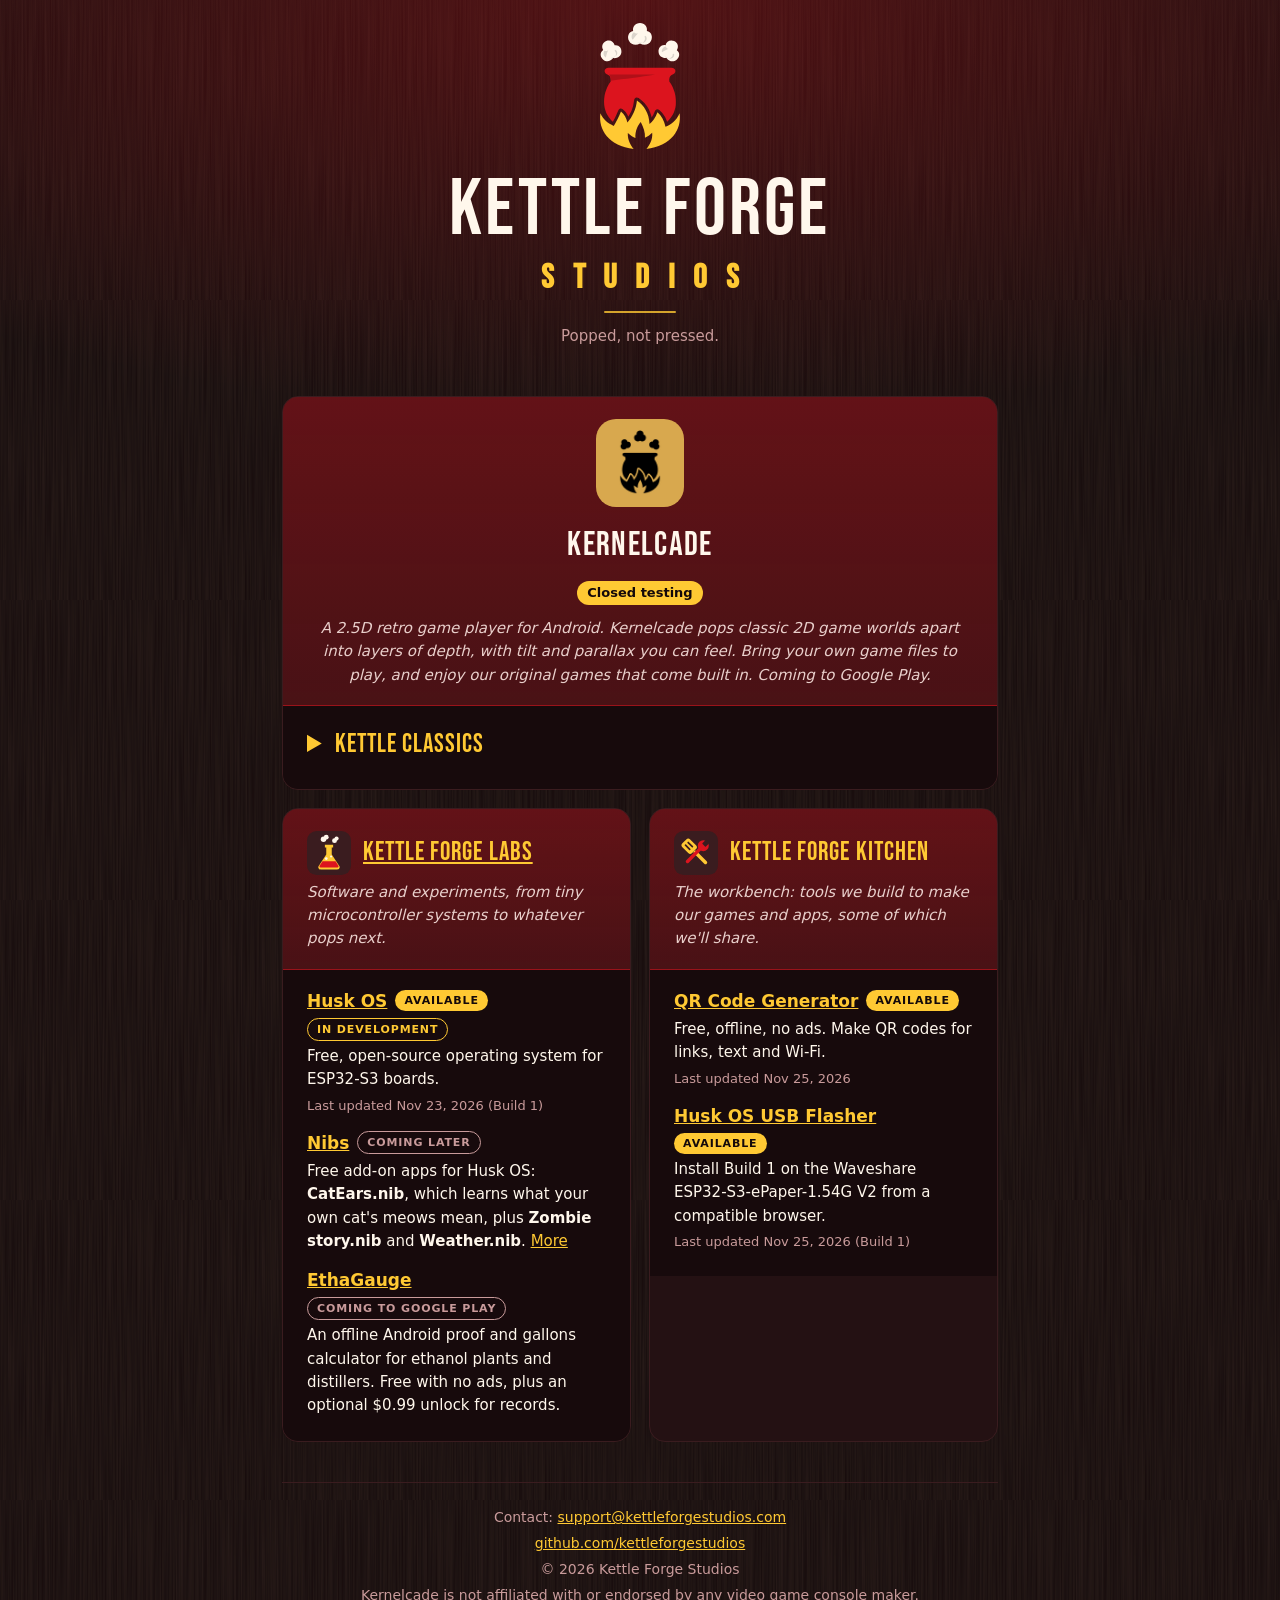
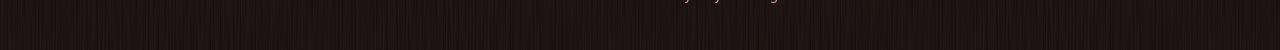
==== index.html @ 1c823ab1 "Kitchen tools: QR generator fixes and self-hosted flasher script QR Code Generator (qr.html): - Supp" ====
<!DOCTYPE html>
<html lang="en">
<head>
<meta charset="utf-8">
<meta name="viewport" content="width=device-width, initial-scale=1">
<title>Kettle Forge Studios</title>
<meta name="description" content="Kettle Forge Studios: games, apps and tools, forged in the kettle. Makers of Kernelcade, a 2.5D retro game player for Android.">
<meta name="theme-color" content="#14090A">
<link rel="icon" type="image/png" href="favicon.png">
<link rel="apple-touch-icon" href="assets/brand/kfs-icon-180.png">
<style>
  :root {
    --bg: #14090A; --surface: #241113; --line: #3a1c1f;
    --red: #DC141E; --gold: #FFC933; --text: #FFF7EC; --dim: #C99B9B;
  }
  * { box-sizing: border-box; }
  html, body { margin: 0; }
  body {
    background: var(--bg); color: var(--text);
    font: 17px/1.55 system-ui, -apple-system, "Segoe UI", Roboto, sans-serif;
  }
  main { max-width: 760px; margin: 0 auto; padding: 20px 22px 40px; }
  .brand { text-align: center; margin-bottom: 48px; }
  .kettle { height: 132px; width: auto; display: block; margin: 0 auto 14px; }
  /* Title font: Bebas Neue (SIL Open Font License, see assets/fonts/bebas-neue-OFL.txt). Self-hosted. */
  @font-face { font-family: "Bebas Neue"; src: url("assets/fonts/bebas-neue.woff2") format("woff2"); font-display: swap; }
  h1 {
    margin: 0; font-family: "Bebas Neue", system-ui, sans-serif; font-weight: 400;
    font-size: clamp(50px, 13vw, 80px); letter-spacing: .04em;
    text-transform: uppercase; line-height: 1.1;
  }
  h1 span {
    display: block; color: var(--gold); margin-top: 6px;
    font-size: .42em; font-weight: 600; letter-spacing: .55em;
    padding-left: .55em; /* balances the trailing letter-space so it stays centered */
  }
  .tag { color: var(--dim); margin: 12px 0 0; font-size: 15px; }
  .blurb { color: var(--dim); font-size: 15px; font-style: italic; }
  .items { margin-top: 14px; padding-top: 14px; border-top: 1px solid var(--line); display: grid; gap: 14px; }
  .item p { font-size: 15px; }
  .item p.updated { font-size: 13px; color: var(--dim); margin-top: 4px; }
  /* Item heading: title on the left, status tags to its right (they wrap under it on narrow screens) */
  .item-head { display: flex; flex-wrap: wrap; align-items: center; gap: 4px 8px; margin-bottom: 4px; }
  .item-head .item-title { font-weight: 700; }
  .item-head .state { margin: 0; }
  .state { display: inline-block; font-size: 11px; font-weight: 700; letter-spacing: .08em;
    text-transform: uppercase; border-radius: 999px; padding: 2px 9px; margin-bottom: 5px; }
  .state.now { background: var(--gold); color: var(--bg); }
  .state.soon { border: 1px solid var(--dim); color: var(--dim); }
  .state.dev { border: 1px solid var(--gold); color: var(--gold); }
  .rule { width: 72px; height: 2px; border: 0; margin: 14px auto 0; background: var(--gold); opacity: .8; border-radius: 2px; }
  .card {
    background: var(--surface); border: 1px solid var(--line);
    border-radius: 16px; padding: 24px; margin: 0 0 18px;
  }
  .app { display: flex; gap: 20px; align-items: center; }
  .app img { width: 88px; height: 88px; border-radius: 20px; flex: none; }
  h2 { margin: 0 0 6px; font-size: 22px; }
  .pill {
    display: inline-block; font-size: 13px; font-weight: 600;
    color: var(--bg); background: var(--gold);
    padding: 2px 10px; border-radius: 99px; margin-bottom: 8px;
  }
  p { margin: 0; color: var(--text); }
  .muted { color: var(--dim); }
  .grid { display: grid; gap: 18px; grid-template-columns: 1fr 1fr; }
  .grid .card { margin: 0; }
  h3 { margin: 0 0 6px; font-size: 18px; color: var(--gold); }
  .sub-head { display: flex; align-items: center; gap: 12px; margin-bottom: 6px; }
  .sub-head img { width: 44px; height: 44px; flex: none; }
  .sub-head h3 { margin: 0; }
  a { color: var(--gold); }
  .try { margin-top: 16px; padding-top: 14px; border-top: 1px solid var(--line); }
  .small { font-size: 13px; margin-top: 8px; }
  a.play {
    display: inline-block; font-weight: 700; text-decoration: none;
    color: var(--bg); background: var(--gold);
    padding: 10px 20px; border-radius: 12px;
  }
  footer {
    margin-top: 40px; padding-top: 20px; border-top: 1px solid var(--line);
    color: var(--dim); font-size: 14px; text-align: center;
  }
  footer p { color: var(--dim); margin: 4px 0; }
  @media (max-width: 560px) {
    .grid { grid-template-columns: 1fr; }
    .app { flex-direction: column; text-align: center; }
  }

/* Headings: Bebas Neue (OFL, /assets/fonts/bebas-neue-OFL.txt) */
h2, h3 { font-family: "Bebas Neue", system-ui, sans-serif; font-weight: 400; letter-spacing: .04em; }
  h2 { font-size: 34px; }
  h3 { font-size: 26px; }
  /* Card header band: icon, title and short description stand out above the details */
  .card { padding: 0; overflow: hidden; }
  .card-head { padding: 22px 24px 18px; border-bottom: 1px solid var(--line);
    background: linear-gradient(180deg, rgba(220,20,30,.34), rgba(220,20,30,.20)); border-bottom-color: rgba(220,20,30,.45); }
  .card-body { padding: 18px 24px 24px; background: #170A0C; }
  .center { text-align: center; }
  .app-icon { width: 88px; height: 88px; border-radius: 20px; display: block; margin: 0 auto 12px; }
  .card-head .blurb { color: #E9CFCB; margin-top: 4px; }
  .card-head h2 { margin: 6px 0 6px; }
  .items { margin-top: 0; padding-top: 18px; border-top: 0; }

  .classics summary {
    cursor: pointer; color: var(--gold);
    font: 400 26px/1.2 "Bebas Neue", system-ui, sans-serif; letter-spacing: .04em;
    padding-block: 5px;
  }
  .classics-list { list-style: none; padding: 0; margin: 10px 0 0; }
  .classics-list li { border-top: 1px solid var(--line); }
  .classics-game {
    display: grid; grid-template-columns: minmax(0, 1fr) auto; gap: 12px;
    align-items: center; padding: 10px 0;
  }
  .classics-title { display: block; color: var(--text); font-weight: 700; line-height: 1.25; }
  .classics-meta { display: flex; flex-wrap: wrap; align-items: center; gap: 4px 8px; margin-top: 3px; color: var(--dim); font-size: 13px; }
  .classics-heading { display: flex; flex-wrap: wrap; align-items: center; gap: 3px 8px; }
  .classics-heading .state { margin: 0; }
  .classics-actions { display: flex; flex-wrap: wrap; gap: 0 14px; align-items: center; }
  .classics-actions a {
    display: inline-flex; align-items: center; min-height: 36px;
    font-size: 14px; font-weight: 700; white-space: nowrap;
  }
  .classics-download { color: var(--dim); }
  @media (max-width: 560px) {
    .classics-game { grid-template-columns: 1fr; gap: 1px; }
  }
</style>
<link rel="stylesheet" href="/assets/bg/textures.css">
</head>
<body class="tex-6">
<script src="/assets/bg/textures.js"></script>
<main>
  <header class="brand">
    <!-- Studio mark: a kettle with popcorn popping out over a forge flame -->
    <img class="kettle" src="assets/brand/kfs-mark.svg" alt="">
    <h1>Kettle Forge <span>Studios</span></h1>
    <hr class="rule">
    <p class="tag" id="tagline">Software, made under pressure.</p>
  </header>

  <section class="card">
    <div class="card-head center">
      <img class="app-icon" src="kernelcade-icon.png" alt="Kernelcade app icon" width="88" height="88">
      <h2>Kernelcade</h2>
      <span class="pill">Closed testing</span>
      <p class="blurb">A 2.5D retro game player for Android. Kernelcade pops classic 2D game
        worlds apart into layers of depth, with tilt and parallax you can feel.
        Bring your own game files to play, and enjoy our original games that come
        built in. Coming to Google Play.</p>
    </div>
    <div class="card-body classics">
      <details id="kettle-classics">
        <summary>Kettle Classics</summary>
        <ul class="classics-list">
          <li class="classics-game">
            <div>
              <div class="classics-heading"><span class="classics-title">Kernel Drop</span> <span id="kernel-drop-version" class="state now">Beta 27</span></div>
              <div class="classics-meta">Pocket</div>
            </div>
            <div class="classics-actions">
              <a class="classics-play" href="/play" aria-label="Play Kernel Drop in browser">Play in browser</a>
              <a class="classics-download" href="/assets/play/kernel-drop.gb" download aria-label="Download Kernel Drop ROM">Download ROM</a>
            </div>
          </li>
          <li class="classics-game">
            <div>
              <div class="classics-heading"><span class="classics-title">Planting Puzzle</span> <span class="state dev">Alpha 1</span></div>
              <div class="classics-meta">Pocket Color</div>
            </div>
            <div class="classics-actions">
              <a class="classics-play" href="/play?game=seed-room" aria-label="Play Planting Puzzle in browser">Play in browser</a>
              <a class="classics-download" href="/assets/play/seed-room.gbc" download aria-label="Download Planting Puzzle ROM">Download ROM</a>
            </div>
          </li>
          <li class="classics-game">
            <div>
              <div class="classics-heading"><span class="classics-title">Fields of Silk</span> <span class="state dev">Alpha 2</span></div>
              <div class="classics-meta">8-Bit</div>
            </div>
            <div class="classics-actions">
              <a class="classics-play" href="/play-nes" aria-label="Play Fields of Silk in browser">Play in browser</a>
              <a class="classics-download" href="/assets/play/fields-of-silk.nes" download aria-label="Download Fields of Silk ROM">Download ROM</a>
            </div>
          </li>
        </ul>
      </details>
    </div>
  </section>

  <div class="grid">
    <section class="card">
      <div class="card-head">
        <div class="sub-head"><img src="assets/brand/labs-icon.svg" alt=""><h3><a href="/husk-os/">Kettle Forge Labs</a></h3></div>
      <p class="blurb">Software and experiments, from tiny
        microcontroller systems to whatever pops next.</p>
      </div>
      <div class="card-body items">
        <div class="item">
          <div class="item-head"><a class="item-title" href="/husk-os/">Husk OS</a> <span class="state now">Available</span> <span class="state dev">In development</span></div>
          <p>Free, open-source operating system for ESP32-S3 boards.</p>
          <!-- Change this date (and the one on /husk-os/) whenever a new Husk OS build is published. -->
          <p class="updated">Last updated <time datetime="2026-11-23">Nov 23, 2026</time> (Build 1)</p>
        </div>
        <div class="item">
          <div class="item-head"><a class="item-title" href="/husk-os/#nibs">Nibs</a> <span class="state soon">Coming later</span></div>
          <p>Free add-on apps for Husk OS: <strong>CatEars.nib</strong>,
            which learns what your own cat's meows mean, plus <strong>Zombie story.nib</strong>
            and <strong>Weather.nib</strong>. <a href="/husk-os/#nibs">More</a></p>
        </div>
        <div class="item">
          <div class="item-head"><a class="item-title" href="/ethagauge/">EthaGauge</a> <span class="state soon">Coming to Google Play</span></div>
          <p>An offline Android proof and
            gallons calculator for ethanol plants and distillers. Free with no ads, plus an
            optional $0.99 unlock for records.</p>
        </div>
      </div>
    </section>
    <section class="card">
      <div class="card-head">
        <div class="sub-head"><img src="assets/brand/kitchen-icon.svg" alt=""><h3>Kettle Forge Kitchen</h3></div>
      <p class="blurb">The workbench: tools we build to make our games and
        apps, some of which we'll share.</p>
      </div>
      <div class="card-body items">
        <div class="item">
          <div class="item-head"><a class="item-title" href="/qr">QR Code Generator</a> <span class="state now">Available</span></div>
          <p>Free, offline, no ads. Make QR codes for
            links, text and Wi-Fi.</p>
          <!-- Change this date whenever the QR Code Generator (qr.html) changes. -->
          <p class="updated">Last updated <time datetime="2026-11-25">Nov 25, 2026</time></p>
        </div>
        <div class="item">
          <div class="item-head"><a class="item-title" href="/husk-os/#flash">Husk OS USB Flasher</a> <span class="state now">Available</span></div>
          <p>Install Build 1 on the Waveshare ESP32-S3-ePaper-1.54G V2 from a compatible browser.</p>
          <!-- Change this date whenever the USB flasher or its Husk OS build changes. -->
          <p class="updated">Last updated <time datetime="2026-11-25">Nov 25, 2026</time> (Build 1)</p>
        </div>
      </div>
    </section>
  </div>

  <footer>
    <p>Contact: <a href="mailto:support@kettleforgestudios.com">support@kettleforgestudios.com</a></p>
    <p><a href="https://github.com/kettleforgestudios">github.com/kettleforgestudios</a></p>
    <p>&copy; 2026 Kettle Forge Studios</p>
    <p>Kernelcade is not affiliated with or endorsed by any video game console maker.</p>
  </footer>
</main>
<script>
  // A different tagline on each visit. The HTML text above is the default
  // (shown if scripts are off). Add or remove lines here freely.
  (function () {
    var lines = [
      "Software, made under pressure.",
      "Built to pop.",
      "Fresh out of the pot.",
      "Popped, not pressed.",
      "Stirred, not shaken.",
      "Butter optional.",
      "88% More Kernel !!!",
      "Pressure tested, extra crunchy.",
      "Small batch code, aged in charred oak.",
      "This side hot ♨",
      "Distilled from pure kernel.",
      "200 proof code."
    ];
    var el = document.getElementById("tagline");
    if (el) el.textContent = lines[Math.floor(Math.random() * lines.length)];
  })();
</script>
</body>
</html>
---- assets/bg/textures.css ----
/* Site-wide background: forge glow + one of six rural/corn textures.
   textures.js picks one at random per visit; the class in the HTML (tex-6) is the no-script default. */
/* 1. Barn wood */
body.tex-1 { background: radial-gradient(ellipse 120% 600px at 50% 0%, rgba(220,20,30,.28), rgba(220,20,30,0) 70%), url("data:image/svg+xml;utf8,%3Csvg%20xmlns%3D%27http%3A//www.w3.org/2000/svg%27%20width%3D%27240%27%20height%3D%27400%27%3E%3Cfilter%20id%3D%27w%27%3E%3CfeTurbulence%20type%3D%27fractalNoise%27%20baseFrequency%3D%27.012%20.35%27%20numOctaves%3D%273%27%20seed%3D%274%27/%3E%3CfeColorMatrix%20values%3D%270%200%200%200%201%20%200%200%200%200%20.75%20%200%200%200%200%20.6%20%200%200%200%20.10%200%27/%3E%3C/filter%3E%3Crect%20width%3D%27100%25%27%20height%3D%27100%25%27%20filter%3D%27url%28%23w%29%27/%3E%3Cg%20stroke%3D%27%23000%27%20stroke-opacity%3D%27.35%27%20stroke-width%3D%272%27%3E%3Cline%20x1%3D%270%27%20y1%3D%270%27%20x2%3D%270%27%20y2%3D%27400%27/%3E%3Cline%20x1%3D%2780%27%20y1%3D%270%27%20x2%3D%2780%27%20y2%3D%27400%27/%3E%3Cline%20x1%3D%27160%27%20y1%3D%270%27%20x2%3D%27160%27%20y2%3D%27400%27/%3E%3C/g%3E%3C/svg%3E"), #14090A; }
/* 2. Burlap sack */
body.tex-2 { background: radial-gradient(ellipse 120% 600px at 50% 0%, rgba(220,20,30,.28), rgba(220,20,30,0) 70%), url("data:image/svg+xml;utf8,%3Csvg%20xmlns%3D%27http%3A//www.w3.org/2000/svg%27%20width%3D%2712%27%20height%3D%2712%27%3E%3Cg%20stroke%3D%27%23FFE2B8%27%20stroke-opacity%3D%27.06%27%20stroke-width%3D%272%27%3E%3Cline%20x1%3D%270%27%20y1%3D%273%27%20x2%3D%2712%27%20y2%3D%273%27/%3E%3Cline%20x1%3D%270%27%20y1%3D%279%27%20x2%3D%2712%27%20y2%3D%279%27/%3E%3Cline%20x1%3D%273%27%20y1%3D%270%27%20x2%3D%273%27%20y2%3D%2712%27%20stroke-opacity%3D%27.045%27/%3E%3Cline%20x1%3D%279%27%20y1%3D%270%27%20x2%3D%279%27%20y2%3D%2712%27%20stroke-opacity%3D%27.045%27/%3E%3C/g%3E%3C/svg%3E"), #14090A; }
/* 3. Husk fibers */
body.tex-3 { background: radial-gradient(ellipse 120% 600px at 50% 0%, rgba(220,20,30,.28), rgba(220,20,30,0) 70%), url("data:image/svg+xml;utf8,%3Csvg%20xmlns%3D%27http%3A//www.w3.org/2000/svg%27%20width%3D%27300%27%20height%3D%27300%27%3E%3Cfilter%20id%3D%27h%27%3E%3CfeTurbulence%20type%3D%27fractalNoise%27%20baseFrequency%3D%27.6%20.008%27%20numOctaves%3D%272%27%20seed%3D%277%27/%3E%3CfeColorMatrix%20values%3D%270%200%200%200%201%20%200%200%200%200%20.85%20%200%200%200%200%20.55%20%200%200%200%20.09%200%27/%3E%3C/filter%3E%3Crect%20width%3D%27100%25%27%20height%3D%27100%25%27%20filter%3D%27url%28%23h%29%27/%3E%3C/svg%3E"), #14090A; }
/* 4. Corn cob kernels */
body.tex-4 { background: radial-gradient(ellipse 120% 600px at 50% 0%, rgba(220,20,30,.28), rgba(220,20,30,0) 70%), url("data:image/svg+xml;utf8,%3Csvg%20xmlns%3D%27http%3A//www.w3.org/2000/svg%27%20width%3D%2728%27%20height%3D%2724%27%3E%3Cg%20fill%3D%27%23FFC933%27%20fill-opacity%3D%27.045%27%3E%3Crect%20x%3D%271%27%20y%3D%271%27%20width%3D%2712%27%20height%3D%2710%27%20rx%3D%274%27/%3E%3Crect%20x%3D%2715%27%20y%3D%271%27%20width%3D%2712%27%20height%3D%2710%27%20rx%3D%274%27/%3E%3Crect%20x%3D%278%27%20y%3D%2713%27%20width%3D%2712%27%20height%3D%2710%27%20rx%3D%274%27/%3E%3Crect%20x%3D%27-6%27%20y%3D%2713%27%20width%3D%2712%27%20height%3D%2710%27%20rx%3D%274%27/%3E%3Crect%20x%3D%2722%27%20y%3D%2713%27%20width%3D%2712%27%20height%3D%2710%27%20rx%3D%274%27/%3E%3C/g%3E%3C/svg%3E"), #14090A; }
/* 5. Cornfield rows */
body.tex-5 { background: radial-gradient(ellipse 120% 600px at 50% 0%, rgba(220,20,30,.28), rgba(220,20,30,0) 70%), url("data:image/svg+xml;utf8,%3Csvg%20xmlns%3D%27http%3A//www.w3.org/2000/svg%27%20width%3D%2740%27%20height%3D%2740%27%3E%3Cg%20stroke%3D%27%23FFC933%27%20stroke-opacity%3D%27.05%27%20stroke-width%3D%271.5%27%3E%3Cpath%20d%3D%27M-10%2050%20L50%20-10%27/%3E%3Cpath%20d%3D%27M10%2050%20L70%20-10%27/%3E%3Cpath%20d%3D%27M-30%2050%20L30%20-10%27/%3E%3C/g%3E%3C/svg%3E"), #14090A; }
/* 6. Grain + husk */
body.tex-6 { background: radial-gradient(ellipse 120% 600px at 50% 0%, rgba(220,20,30,.28), rgba(220,20,30,0) 70%), url("data:image/svg+xml;utf8,%3Csvg%20xmlns%3D%27http%3A//www.w3.org/2000/svg%27%20width%3D%27200%27%20height%3D%27200%27%3E%3Cfilter%20id%3D%27g%27%3E%3CfeTurbulence%20type%3D%27fractalNoise%27%20baseFrequency%3D%27.9%20.03%27%20numOctaves%3D%272%27%20stitchTiles%3D%27stitch%27%20seed%3D%272%27/%3E%3CfeColorMatrix%20values%3D%270%200%200%200%201%20%200%200%200%200%20.8%20%200%200%200%200%20.6%20%200%200%200%20.08%200%27/%3E%3C/filter%3E%3Crect%20width%3D%27100%25%27%20height%3D%27100%25%27%20filter%3D%27url%28%23g%29%27/%3E%3C/svg%3E"), #14090A; }
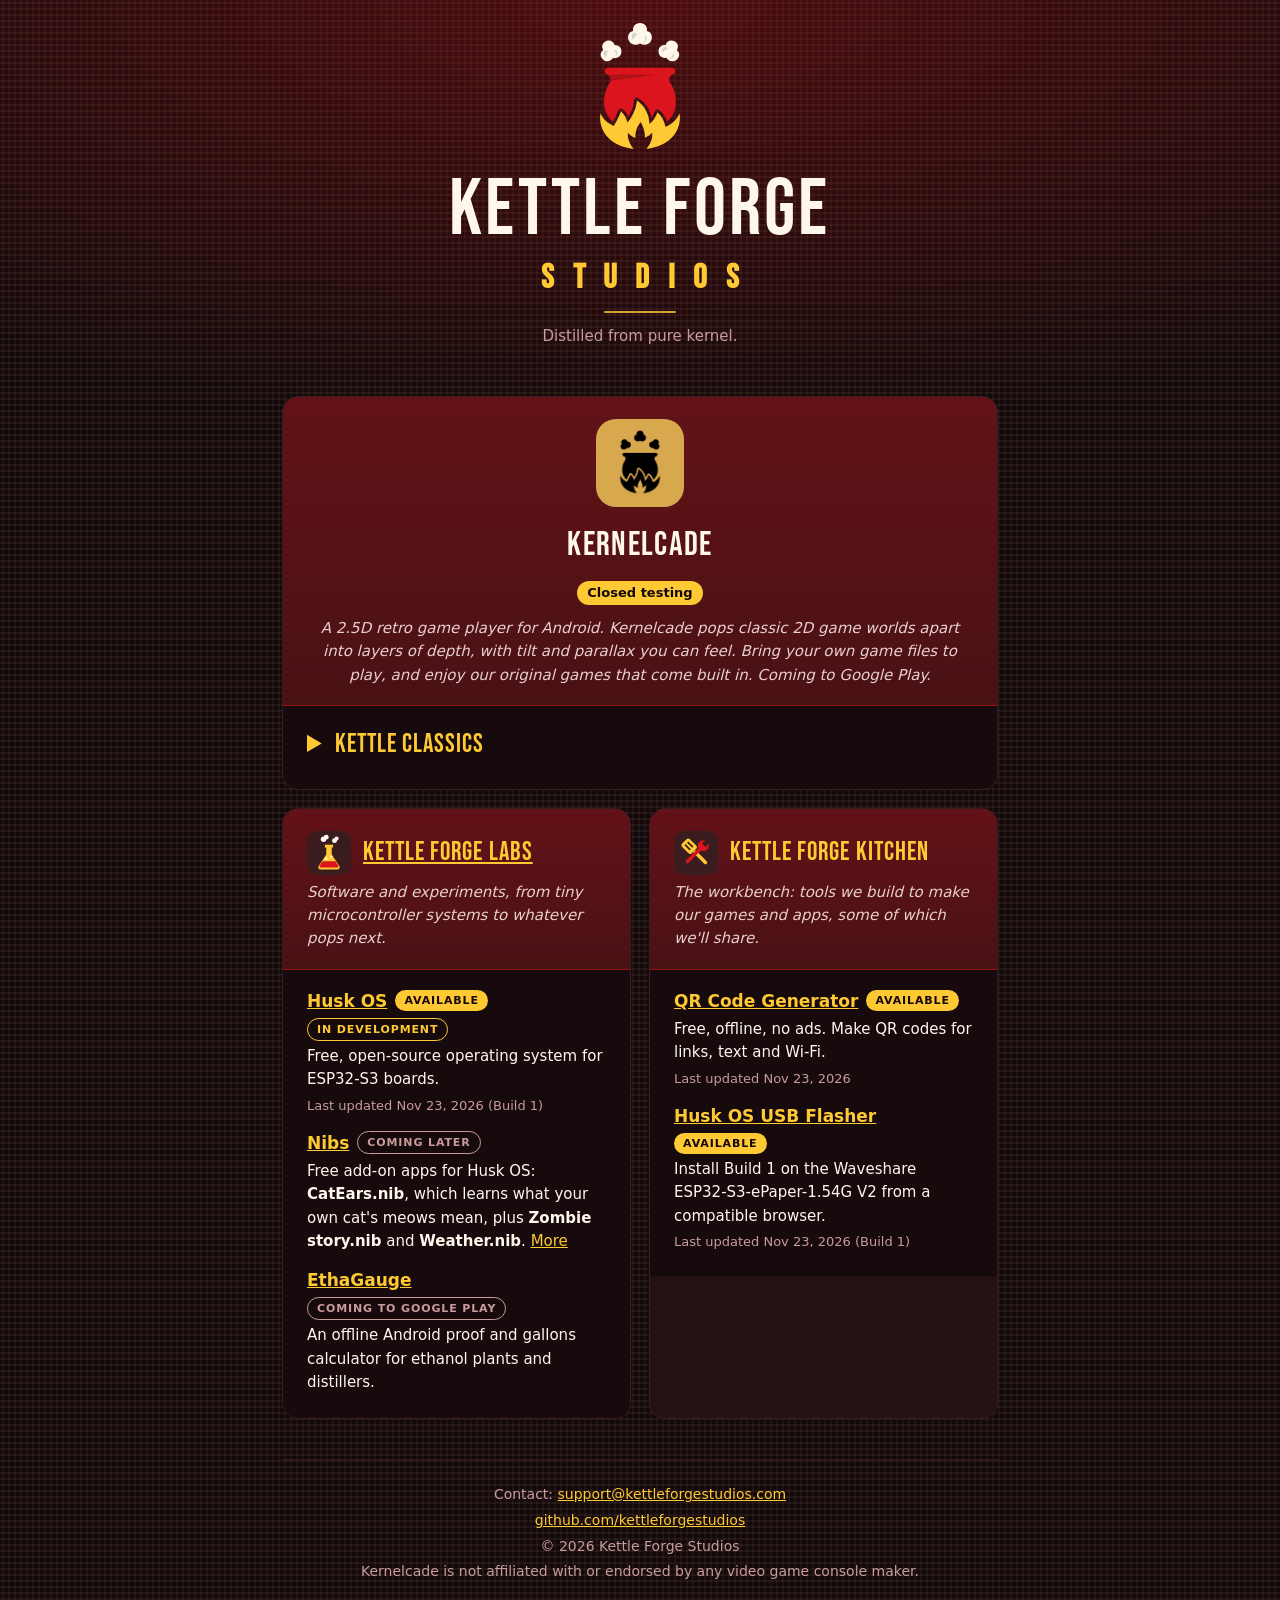
==== commit a2b978e0: "EthaGauge: take pricing details off the site Co-Authored-By: Claude Opus 5.5 <noreply@anthropic.com>" ====
--- a/index.html
+++ b/index.html
@@ -156,7 +156,7 @@
         <ul class="classics-list">
           <li class="classics-game">
             <div>
-              <div class="classics-heading"><span class="classics-title">Kernel Drop</span> <span id="kernel-drop-version" class="state now">Beta 27</span></div>
+              <div class="classics-heading"><span class="classics-title">Kernel Drop</span> <span id="kernel-drop-version" class="state now">Beta 29</span></div>
               <div class="classics-meta">Pocket</div>
             </div>
             <div class="classics-actions">
@@ -212,8 +212,7 @@
         <div class="item">
           <div class="item-head"><a class="item-title" href="/ethagauge/">EthaGauge</a> <span class="state soon">Coming to Google Play</span></div>
           <p>An offline Android proof and
-            gallons calculator for ethanol plants and distillers. Free with no ads, plus an
-            optional $0.99 unlock for records.</p>
+            gallons calculator for ethanol plants and distillers.</p>
         </div>
       </div>
     </section>
@@ -229,13 +228,13 @@
           <p>Free, offline, no ads. Make QR codes for
             links, text and Wi-Fi.</p>
           <!-- Change this date whenever the QR Code Generator (qr.html) changes. -->
-          <p class="updated">Last updated <time datetime="2026-11-25">Nov 25, 2026</time></p>
+          <p class="updated">Last updated <time datetime="2026-11-23">Nov 23, 2026</time></p>
         </div>
         <div class="item">
           <div class="item-head"><a class="item-title" href="/husk-os/#flash">Husk OS USB Flasher</a> <span class="state now">Available</span></div>
           <p>Install Build 1 on the Waveshare ESP32-S3-ePaper-1.54G V2 from a compatible browser.</p>
           <!-- Change this date whenever the USB flasher or its Husk OS build changes. -->
-          <p class="updated">Last updated <time datetime="2026-11-25">Nov 25, 2026</time> (Build 1)</p>
+          <p class="updated">Last updated <time datetime="2026-11-23">Nov 23, 2026</time> (Build 1)</p>
         </div>
       </div>
     </section>
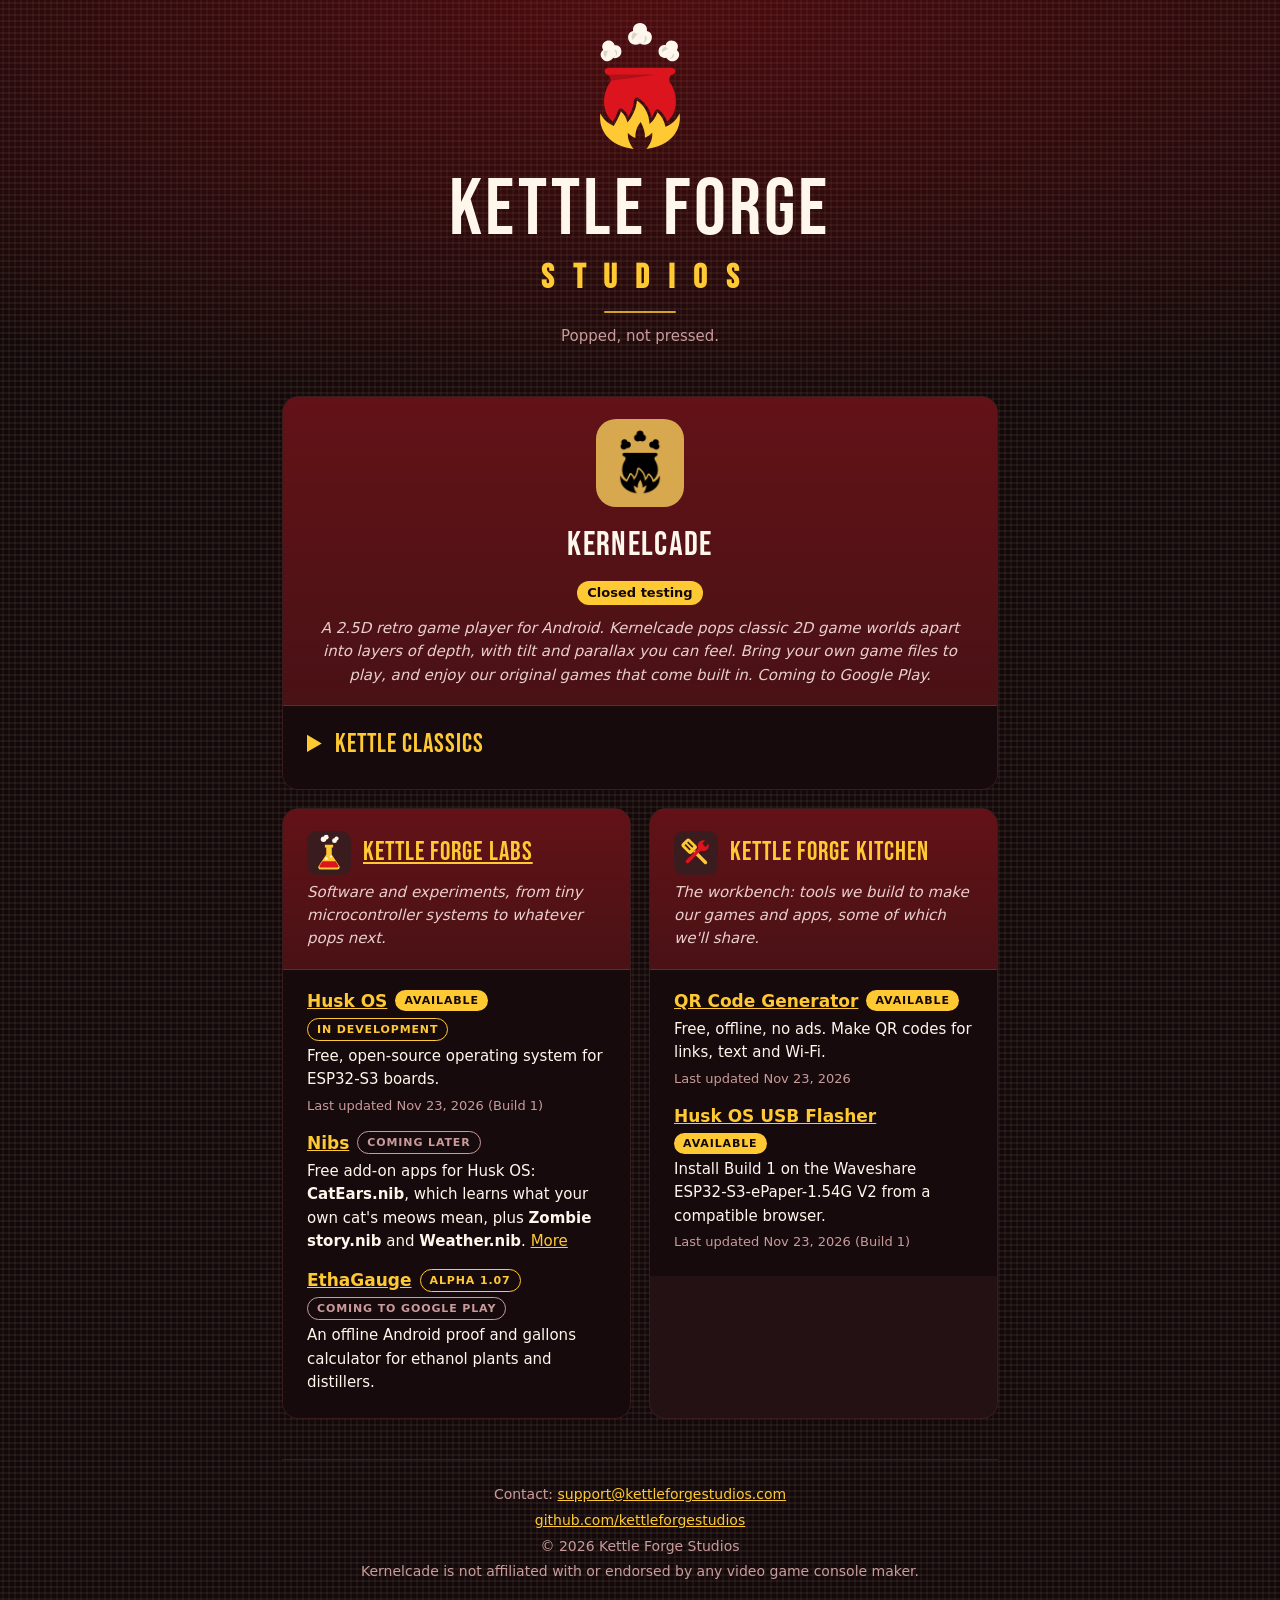
==== commit 60263d34: "EthaGauge: show Alpha 1.07 on the home card and its page Co-Authored-By: Claude Opus 5.5 <noreply@an" ====
--- a/index.html
+++ b/index.html
@@ -210,7 +210,7 @@
             and <strong>Weather.nib</strong>. <a href="/husk-os/#nibs">More</a></p>
         </div>
         <div class="item">
-          <div class="item-head"><a class="item-title" href="/ethagauge/">EthaGauge</a> <span class="state soon">Coming to Google Play</span></div>
+          <div class="item-head"><a class="item-title" href="/ethagauge/">EthaGauge</a> <span class="state dev">Alpha 1.07</span> <span class="state soon">Coming to Google Play</span></div>
           <p>An offline Android proof and
             gallons calculator for ethanol plants and distillers.</p>
         </div>
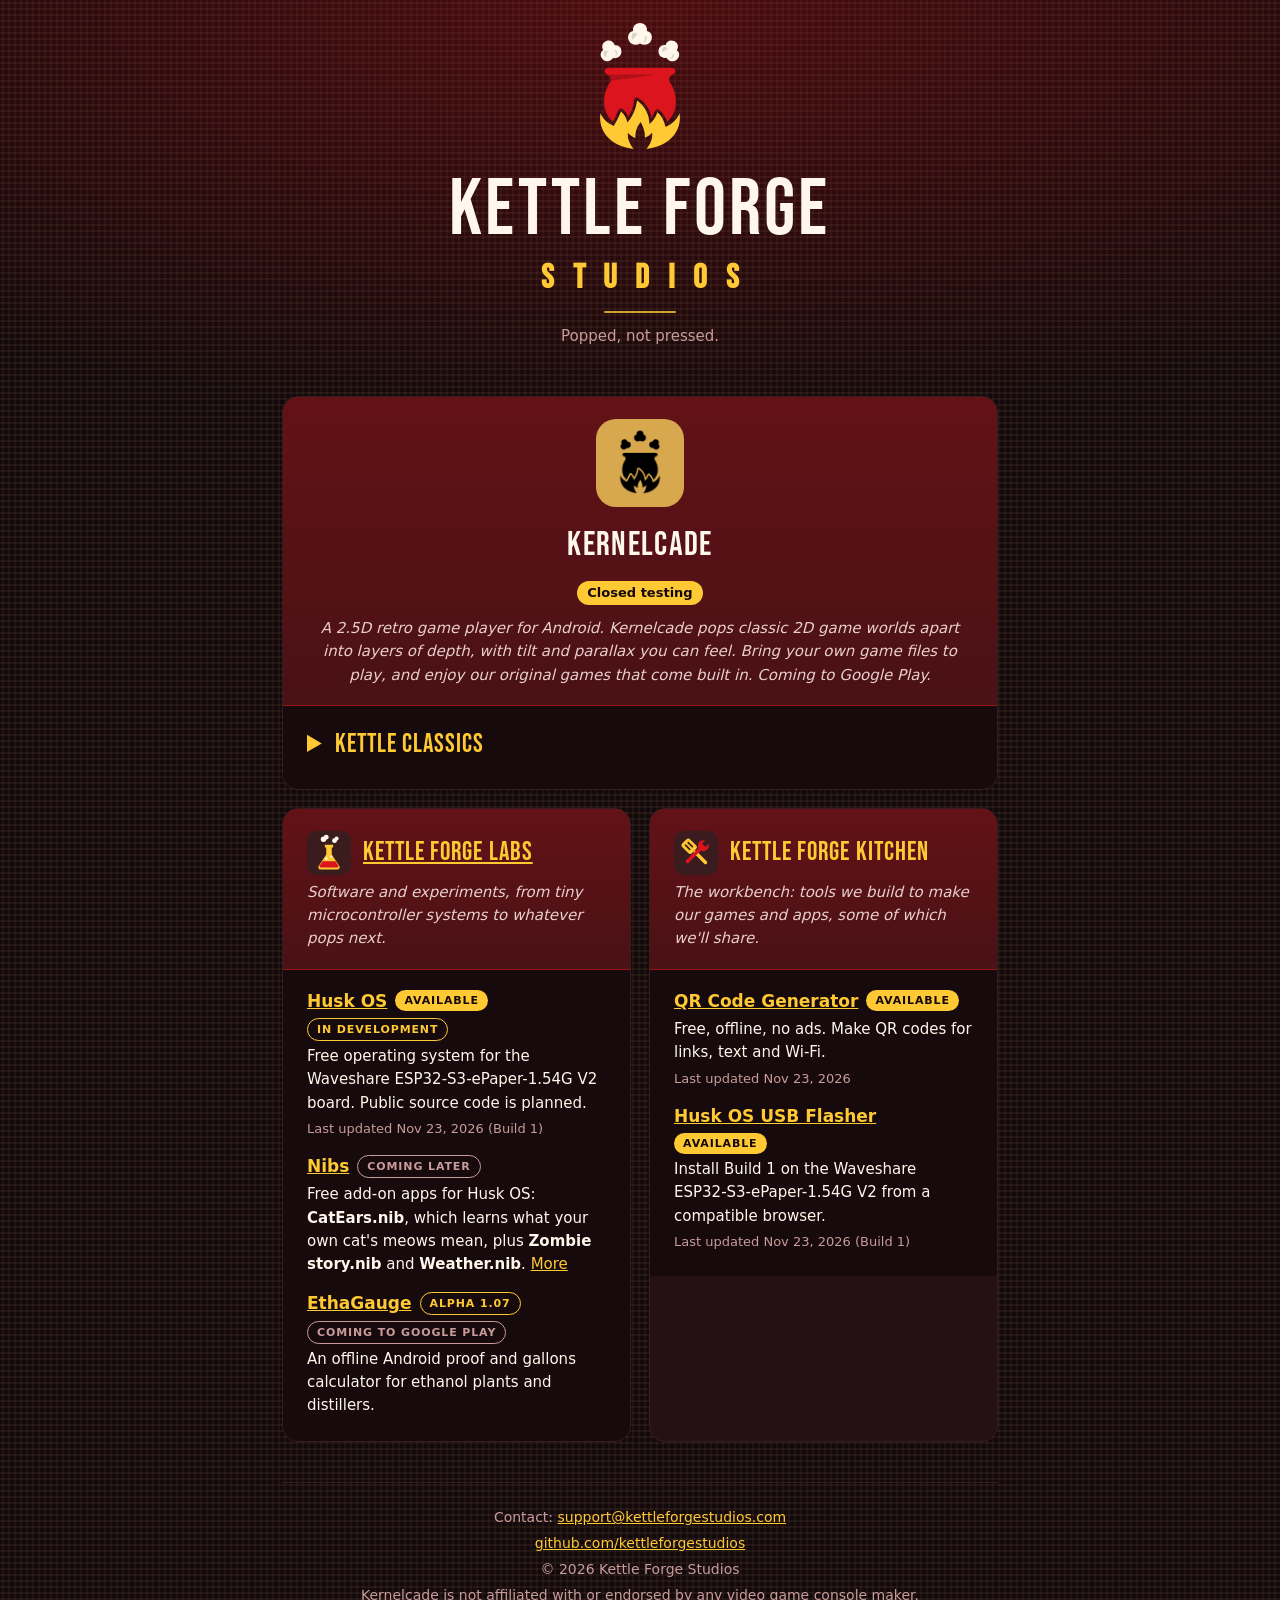
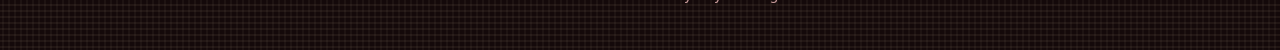
==== commit b67063de: "Fix small site slips: QR privacy note, Husk OS wording, Labs link, Planting Puzzle name - QR tool: P" ====
--- a/index.html
+++ b/index.html
@@ -171,7 +171,7 @@
             </div>
             <div class="classics-actions">
               <a class="classics-play" href="/play?game=seed-room" aria-label="Play Planting Puzzle in browser">Play in browser</a>
-              <a class="classics-download" href="/assets/play/seed-room.gbc" download aria-label="Download Planting Puzzle ROM">Download ROM</a>
+              <a class="classics-download" href="/assets/play/seed-room.gbc" download="planting-puzzle.gbc" aria-label="Download Planting Puzzle ROM">Download ROM</a>
             </div>
           </li>
           <li class="classics-game">
@@ -190,16 +190,16 @@
   </section>
 
   <div class="grid">
-    <section class="card">
+    <section class="card" id="labs">
       <div class="card-head">
-        <div class="sub-head"><img src="assets/brand/labs-icon.svg" alt=""><h3><a href="/husk-os/">Kettle Forge Labs</a></h3></div>
+        <div class="sub-head"><img src="assets/brand/labs-icon.svg" alt=""><h3><a href="#labs">Kettle Forge Labs</a></h3></div>
       <p class="blurb">Software and experiments, from tiny
         microcontroller systems to whatever pops next.</p>
       </div>
       <div class="card-body items">
         <div class="item">
           <div class="item-head"><a class="item-title" href="/husk-os/">Husk OS</a> <span class="state now">Available</span> <span class="state dev">In development</span></div>
-          <p>Free, open-source operating system for ESP32-S3 boards.</p>
+          <p>Free operating system for the Waveshare ESP32-S3-ePaper-1.54G V2 board. Public source code is planned.</p>
           <!-- Change this date (and the one on /husk-os/) whenever a new Husk OS build is published. -->
           <p class="updated">Last updated <time datetime="2026-11-23">Nov 23, 2026</time> (Build 1)</p>
         </div>
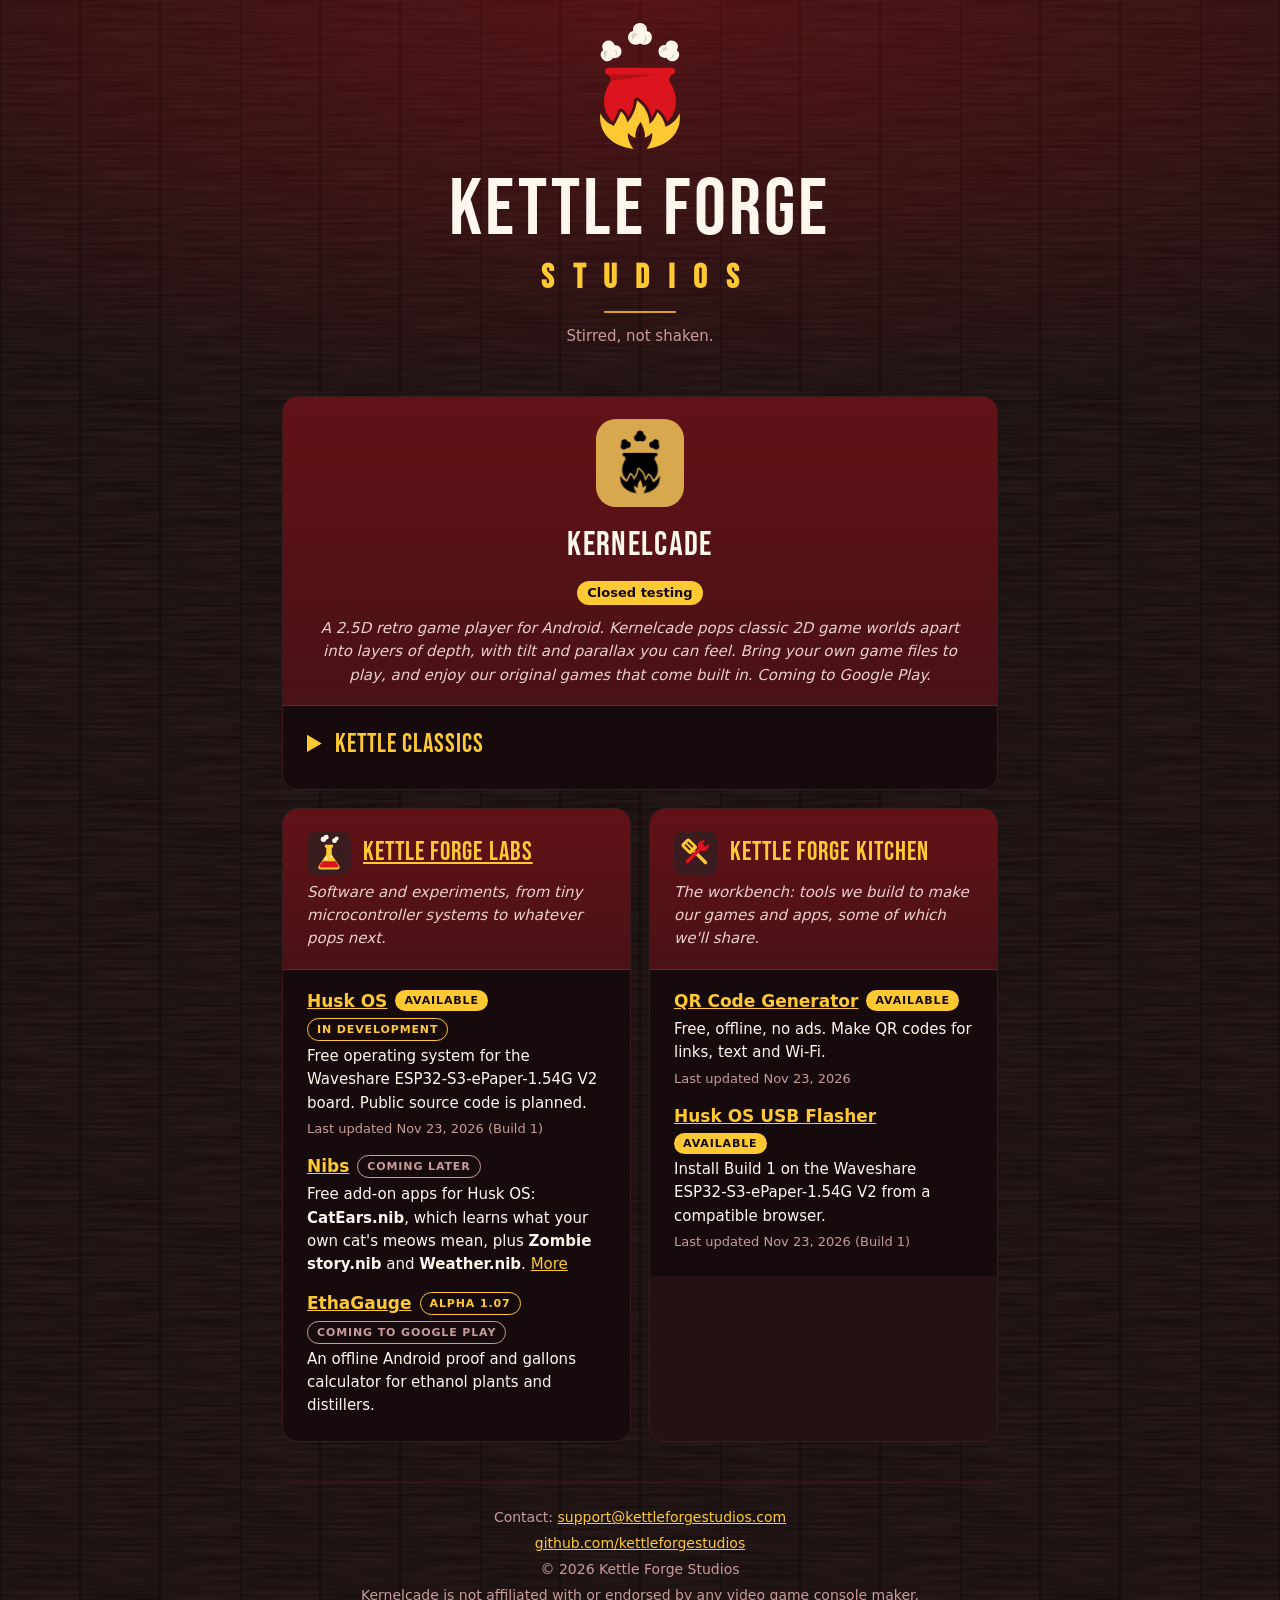
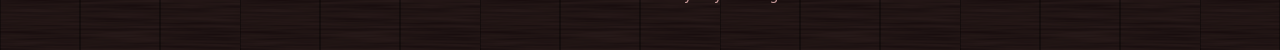
==== commit 88e57943: "Planting Puzzle: rename seed-room link and ROM to planting-puzzle - ROM now at /assets/play/planting" ====
--- a/index.html
+++ b/index.html
@@ -170,8 +170,8 @@
               <div class="classics-meta">Pocket Color</div>
             </div>
             <div class="classics-actions">
-              <a class="classics-play" href="/play?game=seed-room" aria-label="Play Planting Puzzle in browser">Play in browser</a>
-              <a class="classics-download" href="/assets/play/seed-room.gbc" download="planting-puzzle.gbc" aria-label="Download Planting Puzzle ROM">Download ROM</a>
+              <a class="classics-play" href="/play?game=planting-puzzle" aria-label="Play Planting Puzzle in browser">Play in browser</a>
+              <a class="classics-download" href="/assets/play/planting-puzzle.gbc" download aria-label="Download Planting Puzzle ROM">Download ROM</a>
             </div>
           </li>
           <li class="classics-game">
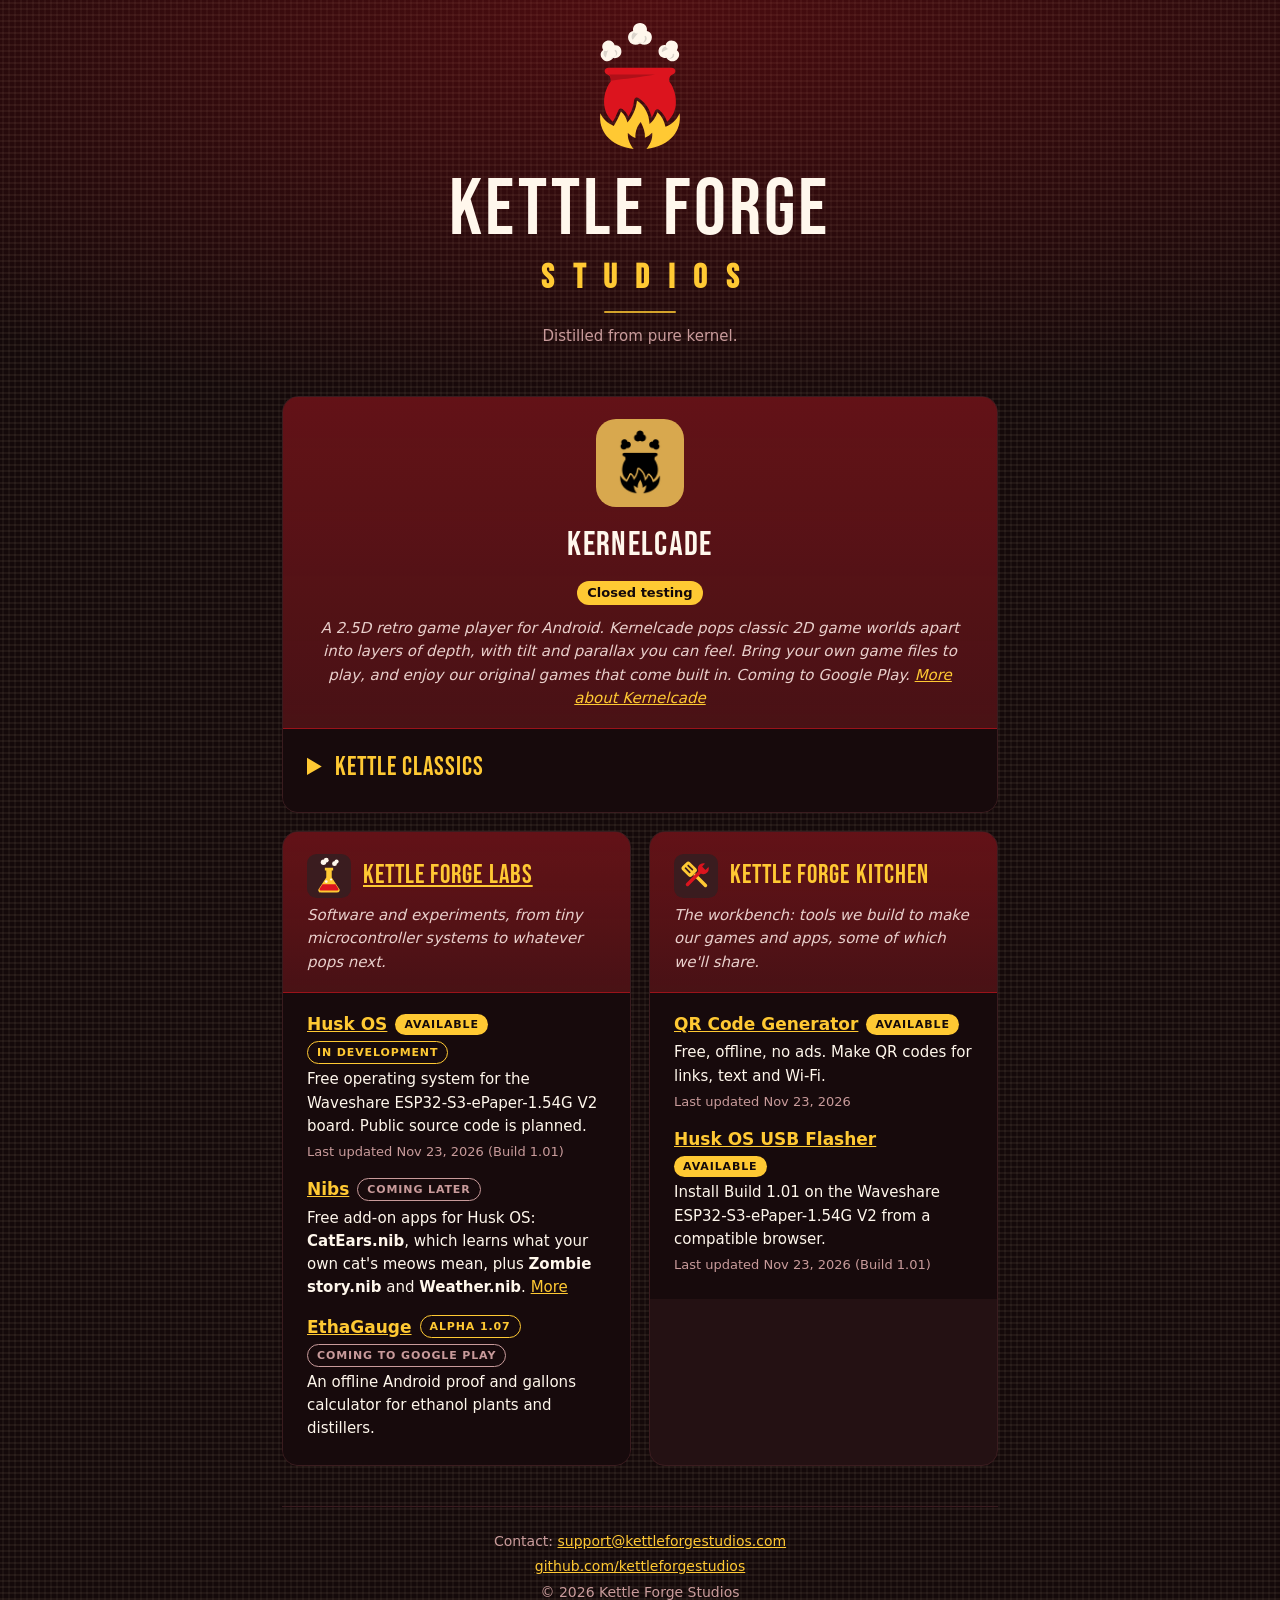
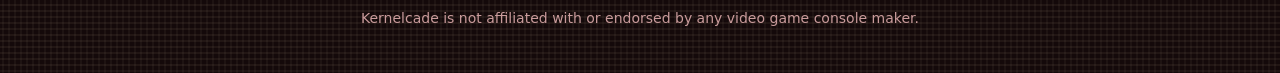
==== commit 4eb35f6a: "Add a Kernelcade page; switch version labels to 1.00-style numbers - New /kernelcade/ page, linked f" ====
--- a/index.html
+++ b/index.html
@@ -148,7 +148,7 @@
       <p class="blurb">A 2.5D retro game player for Android. Kernelcade pops classic 2D game
         worlds apart into layers of depth, with tilt and parallax you can feel.
         Bring your own game files to play, and enjoy our original games that come
-        built in. Coming to Google Play.</p>
+        built in. Coming to Google Play. <a href="/kernelcade/">More about Kernelcade</a></p>
     </div>
     <div class="card-body classics">
       <details id="kettle-classics">
@@ -156,7 +156,7 @@
         <ul class="classics-list">
           <li class="classics-game">
             <div>
-              <div class="classics-heading"><span class="classics-title">Kernel Drop</span> <span id="kernel-drop-version" class="state now">Beta 29</span></div>
+              <div class="classics-heading"><span class="classics-title">Kernel Drop</span> <span id="kernel-drop-version" class="state now">Beta 1.29</span></div>
               <div class="classics-meta">Pocket</div>
             </div>
             <div class="classics-actions">
@@ -166,7 +166,7 @@
           </li>
           <li class="classics-game">
             <div>
-              <div class="classics-heading"><span class="classics-title">Planting Puzzle</span> <span class="state dev">Alpha 1</span></div>
+              <div class="classics-heading"><span class="classics-title">Planting Puzzle</span> <span class="state dev">Alpha 1.01</span></div>
               <div class="classics-meta">Pocket Color</div>
             </div>
             <div class="classics-actions">
@@ -176,7 +176,7 @@
           </li>
           <li class="classics-game">
             <div>
-              <div class="classics-heading"><span class="classics-title">Fields of Silk</span> <span class="state dev">Alpha 2</span></div>
+              <div class="classics-heading"><span class="classics-title">Fields of Silk</span> <span class="state dev">Alpha 1.02</span></div>
               <div class="classics-meta">8-Bit</div>
             </div>
             <div class="classics-actions">
@@ -201,7 +201,7 @@
           <div class="item-head"><a class="item-title" href="/husk-os/">Husk OS</a> <span class="state now">Available</span> <span class="state dev">In development</span></div>
           <p>Free operating system for the Waveshare ESP32-S3-ePaper-1.54G V2 board. Public source code is planned.</p>
           <!-- Change this date (and the one on /husk-os/) whenever a new Husk OS build is published. -->
-          <p class="updated">Last updated <time datetime="2026-11-23">Nov 23, 2026</time> (Build 1)</p>
+          <p class="updated">Last updated <time datetime="2026-11-23">Nov 23, 2026</time> (Build 1.01)</p>
         </div>
         <div class="item">
           <div class="item-head"><a class="item-title" href="/husk-os/#nibs">Nibs</a> <span class="state soon">Coming later</span></div>
@@ -232,9 +232,9 @@
         </div>
         <div class="item">
           <div class="item-head"><a class="item-title" href="/husk-os/#flash">Husk OS USB Flasher</a> <span class="state now">Available</span></div>
-          <p>Install Build 1 on the Waveshare ESP32-S3-ePaper-1.54G V2 from a compatible browser.</p>
+          <p>Install Build 1.01 on the Waveshare ESP32-S3-ePaper-1.54G V2 from a compatible browser.</p>
           <!-- Change this date whenever the USB flasher or its Husk OS build changes. -->
-          <p class="updated">Last updated <time datetime="2026-11-23">Nov 23, 2026</time> (Build 1)</p>
+          <p class="updated">Last updated <time datetime="2026-11-23">Nov 23, 2026</time> (Build 1.01)</p>
         </div>
       </div>
     </section>
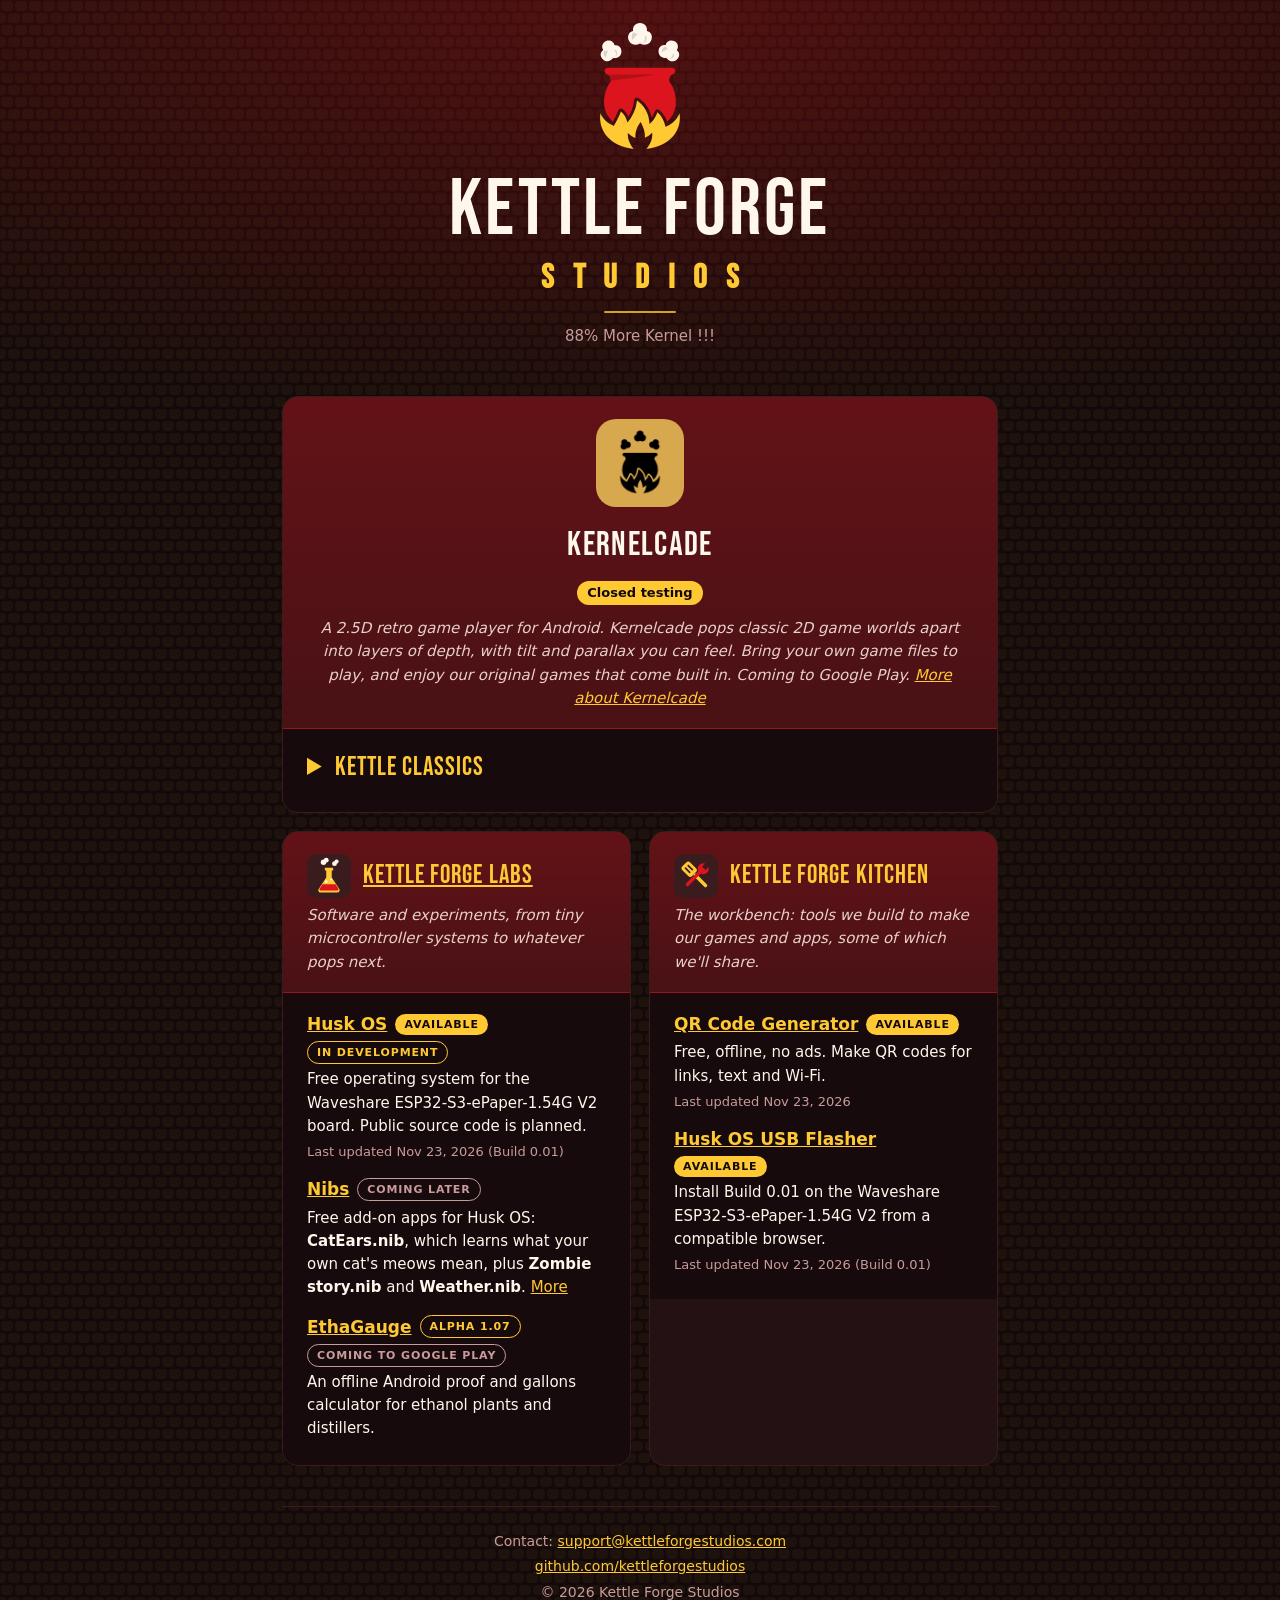
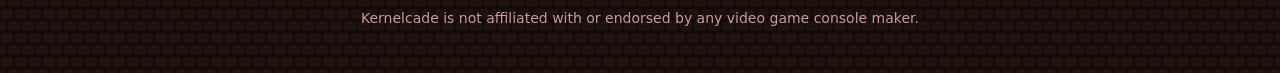
==== commit bd6f58c3: "Versions: start at 0.01 and add 0.01 per published build, on every listing Kernel Drop Beta 0.29, Pl" ====
--- a/index.html
+++ b/index.html
@@ -156,7 +156,7 @@
         <ul class="classics-list">
           <li class="classics-game">
             <div>
-              <div class="classics-heading"><span class="classics-title">Kernel Drop</span> <span id="kernel-drop-version" class="state now">Beta 1.29</span></div>
+              <div class="classics-heading"><span class="classics-title">Kernel Drop</span> <span id="kernel-drop-version" class="state now">Beta 0.29</span></div>
               <div class="classics-meta">Pocket</div>
             </div>
             <div class="classics-actions">
@@ -166,7 +166,7 @@
           </li>
           <li class="classics-game">
             <div>
-              <div class="classics-heading"><span class="classics-title">Planting Puzzle</span> <span class="state dev">Alpha 1.01</span></div>
+              <div class="classics-heading"><span class="classics-title">Planting Puzzle</span> <span class="state dev">Alpha 0.01</span></div>
               <div class="classics-meta">Pocket Color</div>
             </div>
             <div class="classics-actions">
@@ -176,7 +176,7 @@
           </li>
           <li class="classics-game">
             <div>
-              <div class="classics-heading"><span class="classics-title">Fields of Silk</span> <span class="state dev">Alpha 1.02</span></div>
+              <div class="classics-heading"><span class="classics-title">Fields of Silk</span> <span class="state dev">Alpha 0.02</span></div>
               <div class="classics-meta">8-Bit</div>
             </div>
             <div class="classics-actions">
@@ -201,7 +201,7 @@
           <div class="item-head"><a class="item-title" href="/husk-os/">Husk OS</a> <span class="state now">Available</span> <span class="state dev">In development</span></div>
           <p>Free operating system for the Waveshare ESP32-S3-ePaper-1.54G V2 board. Public source code is planned.</p>
           <!-- Change this date (and the one on /husk-os/) whenever a new Husk OS build is published. -->
-          <p class="updated">Last updated <time datetime="2026-11-23">Nov 23, 2026</time> (Build 1.01)</p>
+          <p class="updated">Last updated <time datetime="2026-11-23">Nov 23, 2026</time> (Build 0.01)</p>
         </div>
         <div class="item">
           <div class="item-head"><a class="item-title" href="/husk-os/#nibs">Nibs</a> <span class="state soon">Coming later</span></div>
@@ -232,9 +232,9 @@
         </div>
         <div class="item">
           <div class="item-head"><a class="item-title" href="/husk-os/#flash">Husk OS USB Flasher</a> <span class="state now">Available</span></div>
-          <p>Install Build 1.01 on the Waveshare ESP32-S3-ePaper-1.54G V2 from a compatible browser.</p>
+          <p>Install Build 0.01 on the Waveshare ESP32-S3-ePaper-1.54G V2 from a compatible browser.</p>
           <!-- Change this date whenever the USB flasher or its Husk OS build changes. -->
-          <p class="updated">Last updated <time datetime="2026-11-23">Nov 23, 2026</time> (Build 1.01)</p>
+          <p class="updated">Last updated <time datetime="2026-11-23">Nov 23, 2026</time> (Build 0.01)</p>
         </div>
       </div>
     </section>
